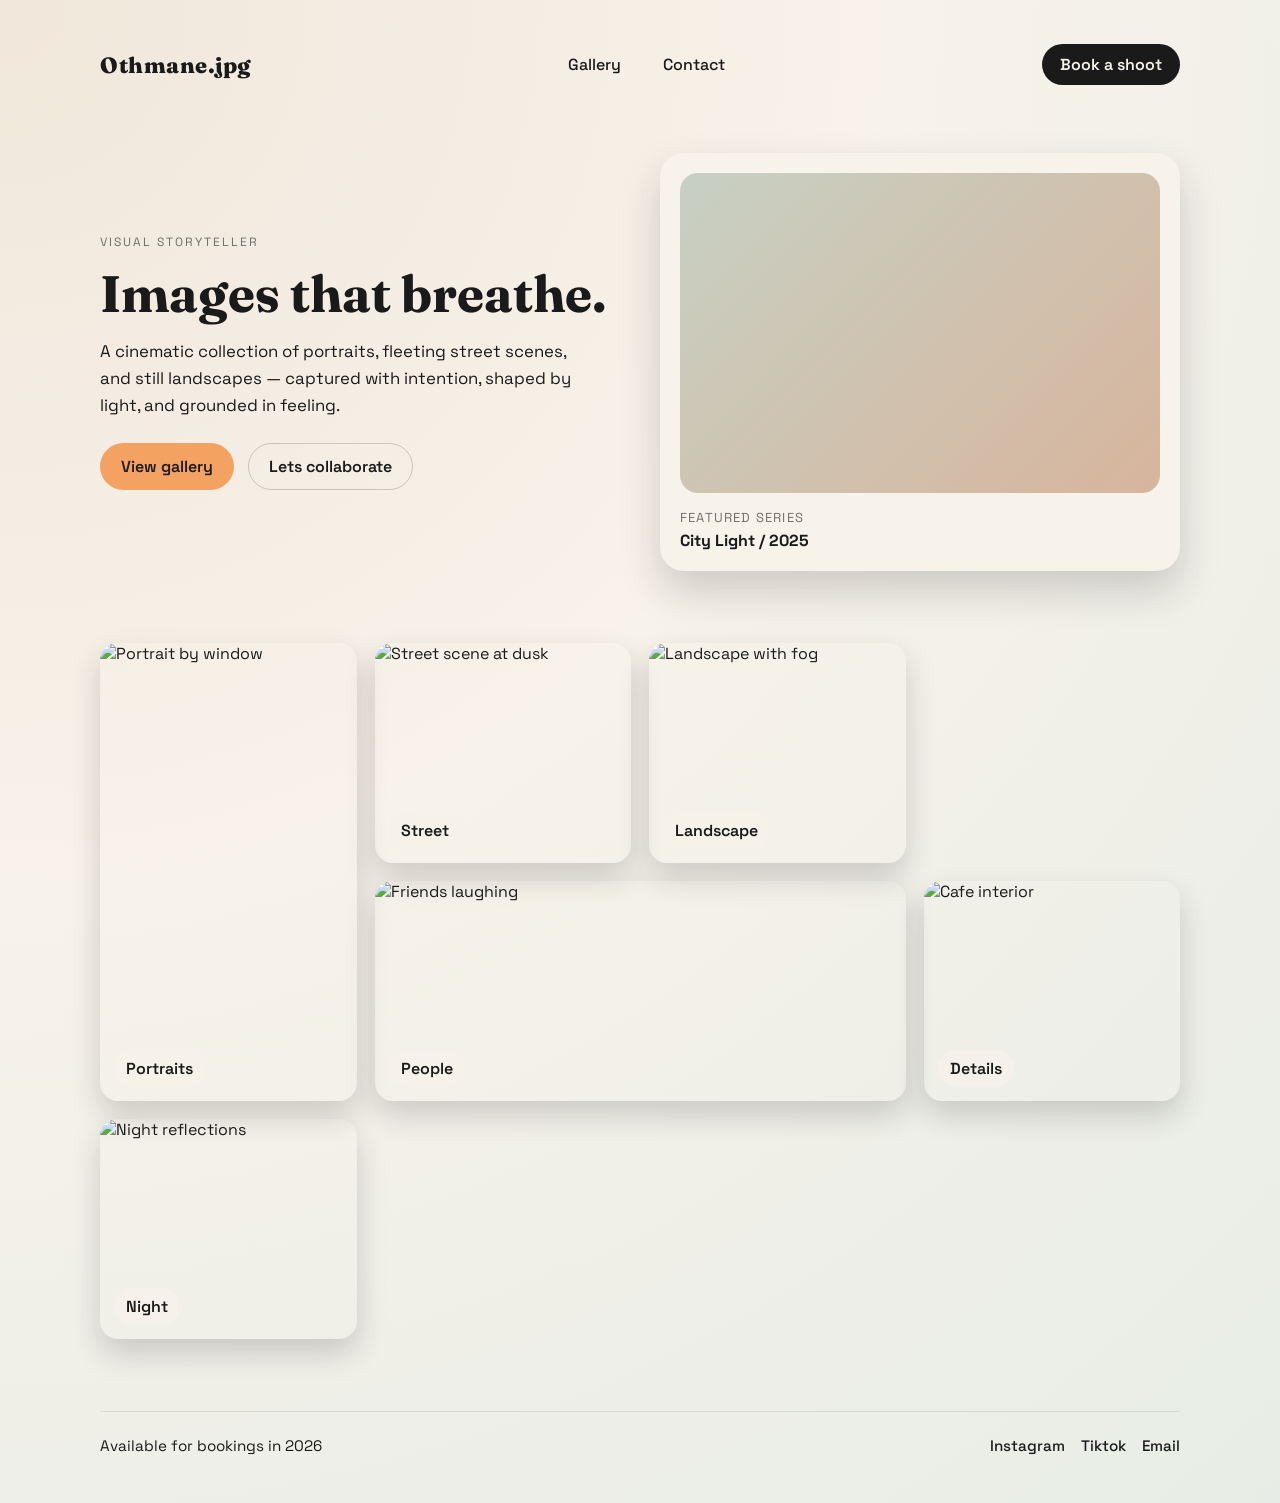
==== index.html @ f448dbc8 "Add initial HTML and CSS files for photo portfolio" ====
<!DOCTYPE html>
<html lang="en">
  <head>
    <meta charset="UTF-8" />
    <meta name="viewport" content="width=device-width, initial-scale=1.0" />
    <title>Othmane.jpg - Photo Portfolio</title>
    <link rel="preconnect" href="https://fonts.googleapis.com" />
    <link rel="preconnect" href="https://fonts.gstatic.com" crossorigin />
    <link
      href="https://fonts.googleapis.com/css2?family=Fraunces:opsz,wght@9..144,600;9..144,800&family=Space+Grotesk:wght@400;500;600&display=swap"
      rel="stylesheet"
    />
    <link rel="stylesheet" href="styles.css" />
  </head>
  <body>
    <div class="page">
      <header class="site-header">
        <a class="logo" href="#top">Othmane.jpg</a>
        <nav class="nav">
          <a href="#gallery">Gallery</a>
          <a href="#contact">Contact</a>
        </nav>
        <a class="cta" href="#contact">Book a shoot</a>
      </header>

      <main id="top">
        <section class="hero">
          <div class="hero-text">
            <p class="eyebrow">Visual storyteller</p>
            <h1>Images that breathe.</h1>
            <p class="lede">
             A cinematic collection of portraits, fleeting street scenes, and still landscapes — captured with intention, shaped by light, and grounded in feeling.
            </p>
            <div class="hero-actions">
              <a class="primary" href="#gallery">View gallery</a>
              <a class="secondary" href="#contact">Lets collaborate</a>
            </div>
          </div>
          <div class="hero-card">
            <div class="hero-photo" aria-hidden="true"></div>
            <div class="hero-caption">
              <span>Featured series</span>
              <strong>City Light / 2025</strong>
            </div>
          </div>
        </section>

        <section id="gallery" class="gallery">
      
          <div class="grid">
            <figure class="tile tall">
              <img src="images/photo-01.jpg" alt="Portrait by window" />
              <figcaption>Portraits</figcaption>
            </figure>
            <figure class="tile">
              <img src="images/photo-02.jpg" alt="Street scene at dusk" />
              <figcaption>Street</figcaption>
            </figure>
            <figure class="tile">
              <img src="images/photo-03.jpg" alt="Landscape with fog" />
              <figcaption>Landscape</figcaption>
            </figure>
            <figure class="tile wide">
              <img src="images/photo-04.jpg" alt="Friends laughing" />
              <figcaption>People</figcaption>
            </figure>
            <figure class="tile">
              <img src="images/photo-05.jpg" alt="Cafe interior" />
              <figcaption>Details</figcaption>
            </figure>
            <figure class="tile">
              <img src="images/photo-06.jpg" alt="Night reflections" />
              <figcaption>Night</figcaption>
            </figure>
          </div>
        </section>
      </main>

      <footer class="site-footer">
        <span>Available for bookings in 2026</span>
        <div class="footer-links">
          <a href="https://www.instagram.com/othmane_.jpg/" target="_blank" rel="noreferrer">Instagram</a>
          <a href="https://www.tiktok.com/@othmane_.jpg" target="_blank" rel="noreferrer">Tiktok</a>
          <a href="mailto:othmanejpg@gmail.com">Email</a>
        </div>
      </footer>
    </div>
  </body>
</html>
---- styles.css ----
:root {
  --ink: #1a1a1a;
  --cream: #f7f2ea;
  --sage: #c7d0c3;
  --sunset: #f4a261;
  --clay: #d7b59d;
  --shadow: rgba(26, 26, 26, 0.18);
}

* {
  box-sizing: border-box;
  margin: 0;
  padding: 0;
}

body {
  font-family: "Space Grotesk", sans-serif;
  color: var(--ink);
  background: radial-gradient(circle at top left, #f1e7db 0%, #f7f2ea 45%, #e7ede6 100%);
  min-height: 100vh;
}

.page {
  max-width: 1120px;
  margin: 0 auto;
  padding: clamp(24px, 4vw, 32px) clamp(16px, 4vw, 20px) 48px;
}

a {
  color: inherit;
  text-decoration: none;
}

img {
  display: block;
  width: 100%;
  height: 100%;
  object-fit: cover;
}

.site-header {
  display: grid;
  grid-template-columns: auto 1fr auto;
  align-items: center;
  gap: 24px;
  padding: 12px 0 28px;
}

.logo {
  font-family: "Fraunces", serif;
  font-size: 22px;
  font-weight: 800;
  letter-spacing: 0.5px;
}

.nav {
  display: flex;
  gap: 18px;
  justify-content: center;
  font-weight: 500;
}

.nav a {
  padding: 8px 12px;
  border-radius: 999px;
  transition: background 0.2s ease;
}

.nav a:hover {
  background: rgba(26, 26, 26, 0.08);
}

.cta {
  padding: 10px 18px;
  border-radius: 999px;
  background: var(--ink);
  color: var(--cream);
  font-weight: 600;
}

.hero {
  display: grid;
  grid-template-columns: repeat(auto-fit, minmax(280px, 1fr));
  gap: 40px;
  align-items: center;
  padding: 40px 0 72px;
}

.eyebrow {
  text-transform: uppercase;
  letter-spacing: 2px;
  font-size: 12px;
  margin-bottom: 16px;
  color: rgba(26, 26, 26, 0.6);
}

.hero h1 {
  font-family: "Fraunces", serif;
  font-size: clamp(2.4rem, 4vw, 3.6rem);
  line-height: 1.1;
  margin-bottom: 16px;
}

.lede {
  font-size: 1.05rem;
  line-height: 1.6;
  margin-bottom: 24px;
  max-width: 480px;
}

.hero-actions {
  display: flex;
  flex-wrap: wrap;
  gap: 14px;
}

.primary,
.secondary {
  padding: 12px 20px;
  border-radius: 999px;
  font-weight: 600;
  border: 1px solid transparent;
}

.primary {
  background: var(--sunset);
  color: #1b1b1b;
}

.secondary {
  border-color: rgba(26, 26, 26, 0.2);
}

.hero-card {
  background: var(--cream);
  border-radius: 24px;
  padding: 20px;
  box-shadow: 0 20px 40px var(--shadow);
  display: grid;
  gap: 16px;
}

.hero-photo {
  border-radius: 18px;
  background: linear-gradient(135deg, #c7d0c3, #d7b59d);
  height: 320px;
}

.hero-caption {
  display: flex;
  flex-direction: column;
  gap: 4px;
}

.hero-caption span {
  font-size: 13px;
  text-transform: uppercase;
  letter-spacing: 1.2px;
  color: rgba(26, 26, 26, 0.6);
}

.section-title {
  display: flex;
  justify-content: space-between;
  align-items: flex-end;
  gap: 20px;
  margin-bottom: 24px;
}

.section-title h2 {
  font-family: "Fraunces", serif;
  font-size: 2rem;
}

.gallery .grid {
  display: grid;
  grid-template-columns: repeat(auto-fit, minmax(220px, 1fr));
  gap: 18px;
}

.gallery {
  padding-bottom: 72px;
}

.tile {
  position: relative;
  border-radius: 18px;
  overflow: hidden;
  min-height: 220px;
  box-shadow: 0 14px 30px var(--shadow);
}

.tile figcaption {
  position: absolute;
  left: 14px;
  bottom: 14px;
  padding: 8px 12px;
  border-radius: 999px;
  background: rgba(247, 242, 234, 0.9);
  font-weight: 600;
}

.tile.tall {
  grid-row: span 2;
}

.tile.wide {
  grid-column: span 2;
}

.about {
  display: grid;
  grid-template-columns: repeat(auto-fit, minmax(240px, 1fr));
  gap: 32px;
  align-items: center;
  padding: 72px 0;
}

.about h2 {
  font-family: "Fraunces", serif;
  font-size: 2rem;
  margin-bottom: 16px;
}

.about p {
  line-height: 1.7;
  margin-bottom: 12px;
}

.stats {
  display: grid;
  grid-template-columns: repeat(3, minmax(0, 1fr));
  gap: 16px;
  background: var(--cream);
  padding: 24px;
  border-radius: 20px;
  box-shadow: 0 18px 36px var(--shadow);
}

.stats strong {
  font-size: 1.6rem;
  font-family: "Fraunces", serif;
}

.stats span {
  display: block;
  margin-top: 6px;
  color: rgba(26, 26, 26, 0.6);
}

.contact {
  display: grid;
  grid-template-columns: repeat(auto-fit, minmax(240px, 1fr));
  gap: 24px;
  padding: 56px 0 72px;
  align-items: center;
}

.contact h2 {
  font-family: "Fraunces", serif;
  font-size: 2rem;
  margin-bottom: 12px;
}

.contact-form {
  display: grid;
  gap: 14px;
}

.contact-form input,
.contact-form textarea {
  width: 100%;
  padding: 12px 14px;
  border-radius: 12px;
  border: 1px solid rgba(26, 26, 26, 0.2);
  background: rgba(247, 242, 234, 0.9);
  font-family: inherit;
}

.contact-form button {
  padding: 12px 16px;
  border: none;
  border-radius: 12px;
  background: var(--ink);
  color: var(--cream);
  font-weight: 600;
  cursor: pointer;
}

.site-footer {
  display: flex;
  justify-content: space-between;
  align-items: center;
  border-top: 1px solid rgba(26, 26, 26, 0.1);
  padding-top: 24px;
  font-size: 0.95rem;
}

.footer-links {
  display: flex;
  gap: 16px;
  font-weight: 500;
}

@media (max-width: 760px) {
  .site-header {
    grid-template-columns: 1fr;
    justify-items: start;
  }

  .nav {
    justify-content: flex-start;
    flex-wrap: wrap;
  }

  .cta {
    justify-self: start;
  }

  .section-title {
    flex-direction: column;
    align-items: flex-start;
  }

  .tile.wide {
    grid-column: span 1;
  }

  .stats {
    grid-template-columns: 1fr;
  }

  .site-footer {
    flex-direction: column;
    gap: 12px;
    align-items: flex-start;
  }
}

@media (max-width: 520px) {
  .hero {
    padding: 28px 0 56px;
  }

  .hero-card {
    padding: 16px;
  }

  .hero-photo {
    height: 220px;
  }

  .hero-actions a {
    flex: 1 1 100%;
    text-align: center;
  }

  .section-title h2,
  .about h2,
  .contact h2 {
    font-size: 1.6rem;
  }

  .gallery .grid {
    grid-template-columns: 1fr;
  }

  .tile.tall,
  .tile.wide {
    grid-column: auto;
    grid-row: auto;
  }
}
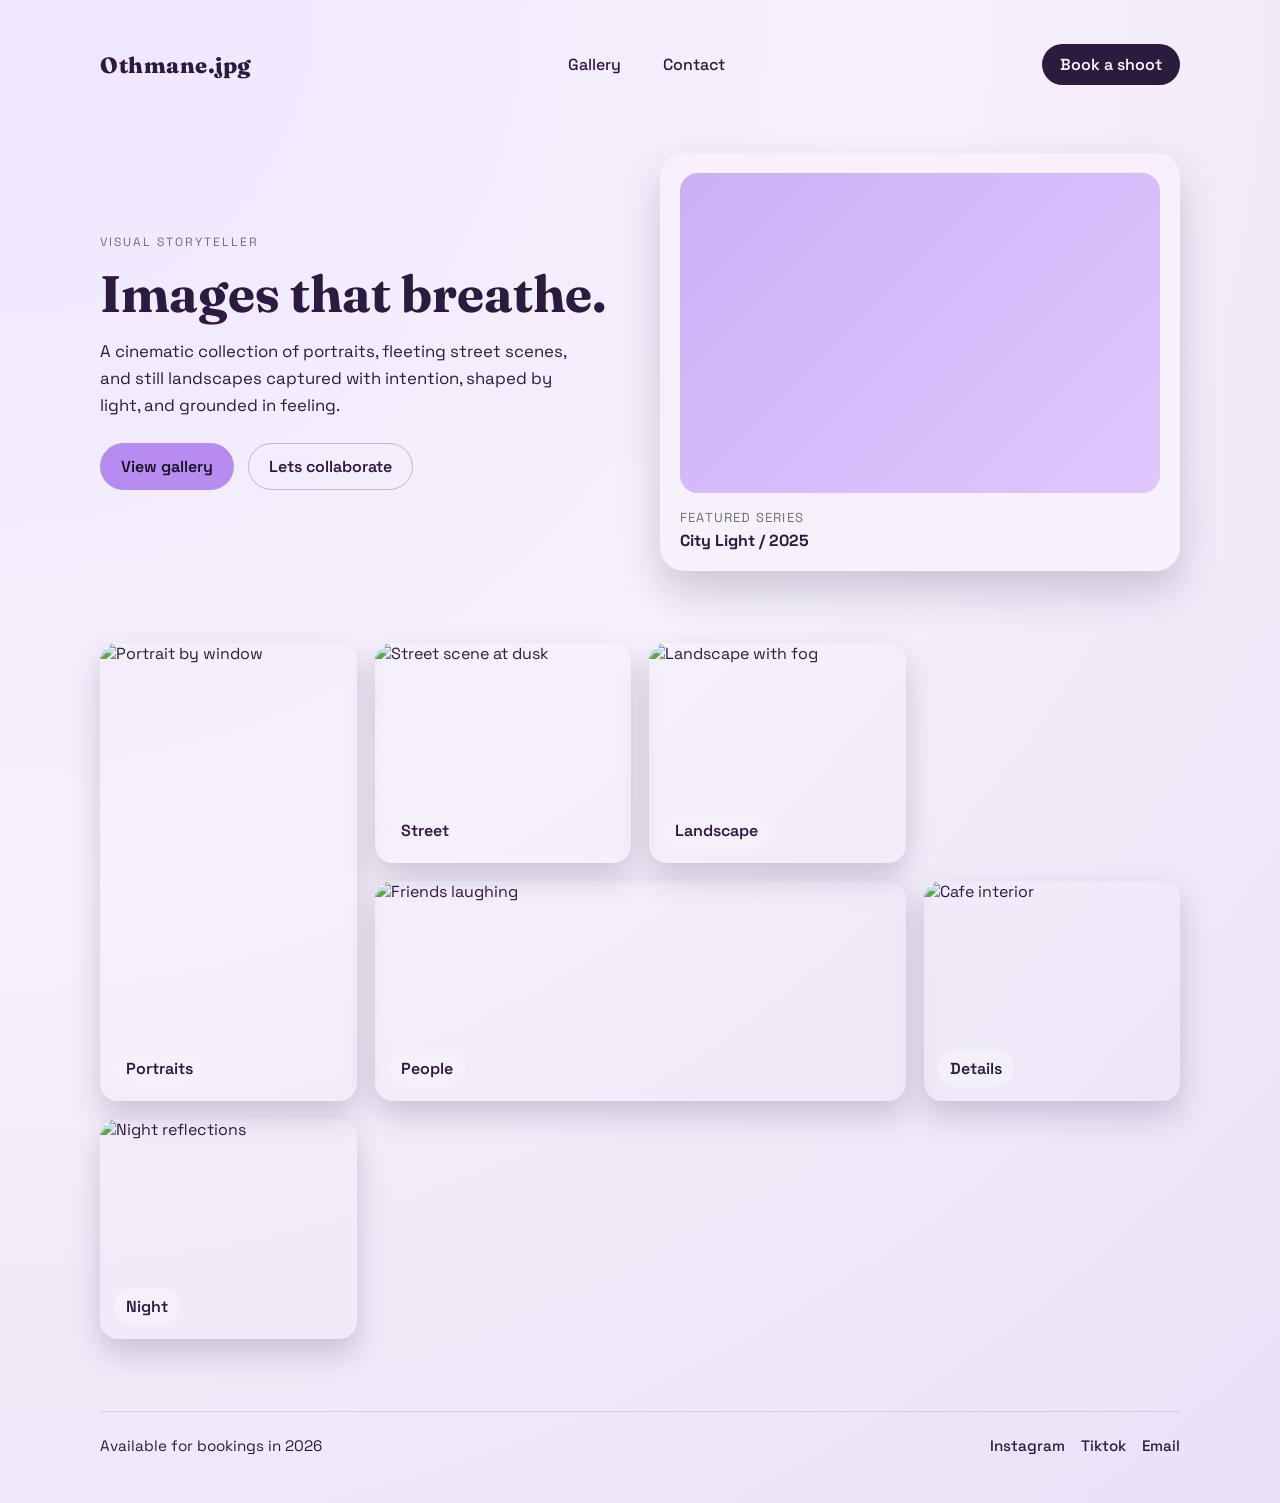
==== commit 7bf104aa: "Change colors to purple" ====
--- a/index.html
+++ b/index.html
@@ -29,7 +29,7 @@
             <p class="eyebrow">Visual storyteller</p>
             <h1>Images that breathe.</h1>
             <p class="lede">
-             A cinematic collection of portraits, fleeting street scenes, and still landscapes — captured with intention, shaped by light, and grounded in feeling.
+             A cinematic collection of portraits, fleeting street scenes, and still landscapes captured with intention, shaped by light, and grounded in feeling.
             </p>
             <div class="hero-actions">
               <a class="primary" href="#gallery">View gallery</a>
--- a/styles.css
+++ b/styles.css
@@ -1,10 +1,10 @@
 :root {
-  --ink: #1a1a1a;
-  --cream: #f7f2ea;
-  --sage: #c7d0c3;
-  --sunset: #f4a261;
-  --clay: #d7b59d;
-  --shadow: rgba(26, 26, 26, 0.18);
+  --ink: #2b1b3f;
+  --cream: #f6f1fb;
+  --sage: #d9c7f0;
+  --sunset: #b68cf0;
+  --clay: #e0c7ff;
+  --shadow: rgba(46, 29, 77, 0.2);
 }
 
 * {
@@ -16,7 +16,7 @@
 body {
   font-family: "Space Grotesk", sans-serif;
   color: var(--ink);
-  background: radial-gradient(circle at top left, #f1e7db 0%, #f7f2ea 45%, #e7ede6 100%);
+  background: radial-gradient(circle at top left, #efe6ff 0%, #f6f1fb 45%, #e9e1f6 100%);
   min-height: 100vh;
 }
 
@@ -67,7 +67,7 @@
 }
 
 .nav a:hover {
-  background: rgba(26, 26, 26, 0.08);
+  background: rgba(43, 27, 63, 0.08);
 }
 
 .cta {
@@ -124,11 +124,11 @@
 
 .primary {
   background: var(--sunset);
-  color: #1b1b1b;
+  color: #1b1324;
 }
 
 .secondary {
-  border-color: rgba(26, 26, 26, 0.2);
+  border-color: rgba(43, 27, 63, 0.25);
 }
 
 .hero-card {
@@ -142,7 +142,7 @@
 
 .hero-photo {
   border-radius: 18px;
-  background: linear-gradient(135deg, #c7d0c3, #d7b59d);
+  background: linear-gradient(135deg, #cbb0f5, #e0c7ff);
   height: 320px;
 }
 
@@ -196,7 +196,7 @@
   bottom: 14px;
   padding: 8px 12px;
   border-radius: 999px;
-  background: rgba(247, 242, 234, 0.9);
+  background: rgba(246, 241, 251, 0.9);
   font-weight: 600;
 }
 
@@ -272,8 +272,8 @@
   width: 100%;
   padding: 12px 14px;
   border-radius: 12px;
-  border: 1px solid rgba(26, 26, 26, 0.2);
-  background: rgba(247, 242, 234, 0.9);
+  border: 1px solid rgba(43, 27, 63, 0.2);
+  background: rgba(246, 241, 251, 0.9);
   font-family: inherit;
 }
 
@@ -291,7 +291,7 @@
   display: flex;
   justify-content: space-between;
   align-items: center;
-  border-top: 1px solid rgba(26, 26, 26, 0.1);
+  border-top: 1px solid rgba(43, 27, 63, 0.12);
   padding-top: 24px;
   font-size: 0.95rem;
 }
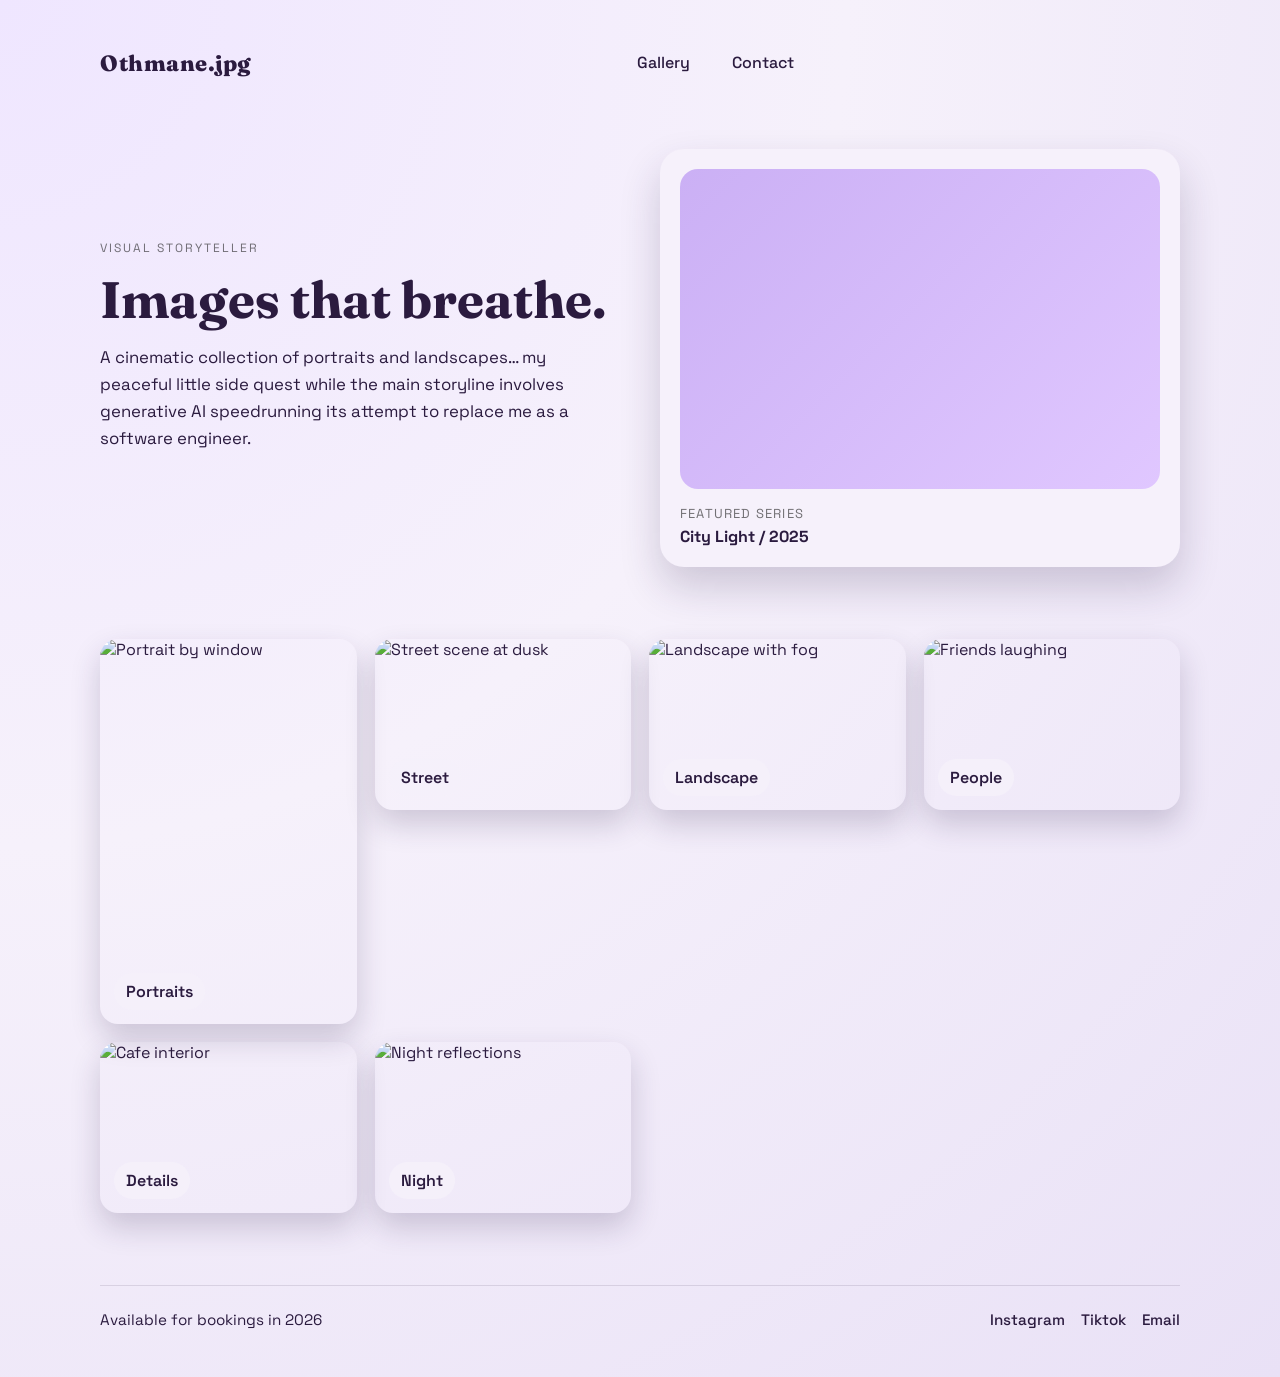
==== commit 9faf6947: "Add new HTML pages for gallery sections and update styles" ====
--- a/index.html
+++ b/index.html
@@ -20,7 +20,7 @@
           <a href="#gallery">Gallery</a>
           <a href="#contact">Contact</a>
         </nav>
-        <a class="cta" href="#contact">Book a shoot</a>
+        <!-- <a class="cta" href="#contact">Book a shoot</a> -->
       </header>
 
       <main id="top">
@@ -29,12 +29,10 @@
             <p class="eyebrow">Visual storyteller</p>
             <h1>Images that breathe.</h1>
             <p class="lede">
-             A cinematic collection of portraits, fleeting street scenes, and still landscapes captured with intention, shaped by light, and grounded in feeling.
+             A cinematic collection of portraits and landscapes…
+my peaceful little side quest while the main storyline involves generative AI speedrunning its attempt to replace me as a software engineer.
             </p>
-            <div class="hero-actions">
-              <a class="primary" href="#gallery">View gallery</a>
-              <a class="secondary" href="#contact">Lets collaborate</a>
-            </div>
+          
           </div>
           <div class="hero-card">
             <div class="hero-photo" aria-hidden="true"></div>
@@ -49,34 +47,46 @@
       
           <div class="grid">
             <figure class="tile tall">
-              <img src="images/photo-01.jpg" alt="Portrait by window" />
+              <a class="tile-link" href="portraits.html" aria-label="Open the portraits gallery">
+                <img src="images/photo-01.jpg" alt="Portrait by window" />
+              </a>
               <figcaption>Portraits</figcaption>
             </figure>
             <figure class="tile">
-              <img src="images/photo-02.jpg" alt="Street scene at dusk" />
+              <a class="tile-link" href="street.html" aria-label="Open the street gallery">
+                <img src="images/photo-02.jpg" alt="Street scene at dusk" />
+              </a>
               <figcaption>Street</figcaption>
             </figure>
             <figure class="tile">
-              <img src="images/photo-03.jpg" alt="Landscape with fog" />
+              <a class="tile-link" href="landscape.html" aria-label="Open the landscape gallery">
+                <img src="images/photo-03.jpg" alt="Landscape with fog" />
+              </a>
               <figcaption>Landscape</figcaption>
             </figure>
             <figure class="tile wide">
-              <img src="images/photo-04.jpg" alt="Friends laughing" />
+              <a class="tile-link" href="people.html" aria-label="Open the people gallery">
+                <img src="images/photo-04.jpg" alt="Friends laughing" />
+              </a>
               <figcaption>People</figcaption>
             </figure>
             <figure class="tile">
-              <img src="images/photo-05.jpg" alt="Cafe interior" />
+              <a class="tile-link" href="details.html" aria-label="Open the details gallery">
+                <img src="images/photo-05.jpg" alt="Cafe interior" />
+              </a>
               <figcaption>Details</figcaption>
             </figure>
             <figure class="tile">
-              <img src="images/photo-06.jpg" alt="Night reflections" />
+              <a class="tile-link" href="night.html" aria-label="Open the night gallery">
+                <img src="images/photo-06.jpg" alt="Night reflections" />
+              </a>
               <figcaption>Night</figcaption>
             </figure>
           </div>
         </section>
       </main>
 
-      <footer class="site-footer">
+      <footer id="contact" class="site-footer">
         <span>Available for bookings in 2026</span>
         <div class="footer-links">
           <a href="https://www.instagram.com/othmane_.jpg/" target="_blank" rel="noreferrer">Instagram</a>
--- a/styles.css
+++ b/styles.css
@@ -73,7 +73,7 @@
 .cta {
   padding: 10px 18px;
   border-radius: 999px;
-  background: var(--ink);
+  background: #000000;
   color: var(--cream);
   font-weight: 600;
 }
@@ -123,12 +123,14 @@
 }
 
 .primary {
-  background: var(--sunset);
-  color: #1b1324;
+  background: #000000;
+  color: #f6f1fb;
 }
 
 .secondary {
-  border-color: rgba(43, 27, 63, 0.25);
+  background: #000000;
+  color: #f6f1fb;
+  border-color: #000000;
 }
 
 .hero-card {
@@ -186,8 +188,13 @@
   position: relative;
   border-radius: 18px;
   overflow: hidden;
-  min-height: 220px;
+  aspect-ratio: 3 / 2;
   box-shadow: 0 14px 30px var(--shadow);
+}
+
+.tile-link {
+  display: block;
+  height: 100%;
 }
 
 .tile figcaption {
@@ -201,11 +208,11 @@
 }
 
 .tile.tall {
-  grid-row: span 2;
+  aspect-ratio: 2 / 3;
 }
 
 .tile.wide {
-  grid-column: span 2;
+  aspect-ratio: 3 / 2;
 }
 
 .about {
@@ -281,7 +288,7 @@
   padding: 12px 16px;
   border: none;
   border-radius: 12px;
-  background: var(--ink);
+  background: #000000;
   color: var(--cream);
   font-weight: 600;
   cursor: pointer;
@@ -323,7 +330,7 @@
   }
 
   .tile.wide {
-    grid-column: span 1;
+    aspect-ratio: 3 / 2;
   }
 
   .stats {
@@ -367,7 +374,6 @@
 
   .tile.tall,
   .tile.wide {
-    grid-column: auto;
-    grid-row: auto;
-  }
-}
+    aspect-ratio: 3 / 2;
+  }
+}
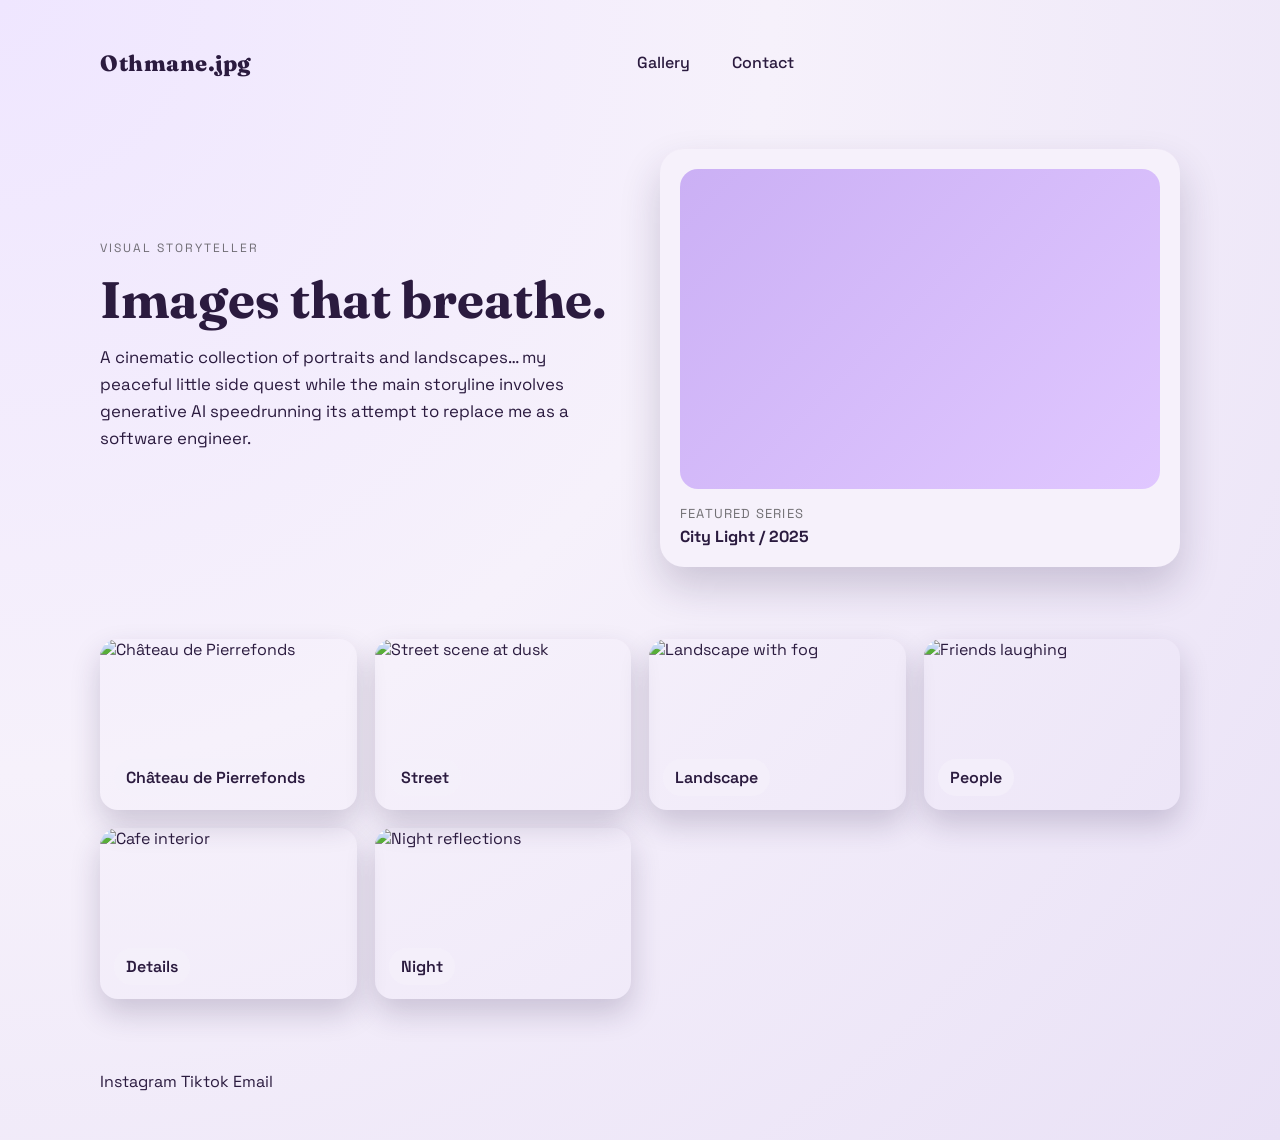
==== commit a8401dfe: "First page" ====
--- a/index.html
+++ b/index.html
@@ -47,10 +47,10 @@
       
           <div class="grid">
             <figure class="tile tall">
-              <a class="tile-link" href="portraits.html" aria-label="Open the portraits gallery">
-                <img src="images/photo-01.jpg" alt="Portrait by window" />
+              <a class="tile-link" href="page-1.html" aria-label="Open the château gallery">
+                <img src="images/common/img1.jpg" alt="Château de Pierrefonds" />
               </a>
-              <figcaption>Portraits</figcaption>
+              <figcaption>Château de Pierrefonds </figcaption>
             </figure>
             <figure class="tile">
               <a class="tile-link" href="street.html" aria-label="Open the street gallery">
@@ -87,7 +87,6 @@
       </main>
 
       <footer id="contact" class="site-footer">
-        <span>Available for bookings in 2026</span>
         <div class="footer-links">
           <a href="https://www.instagram.com/othmane_.jpg/" target="_blank" rel="noreferrer">Instagram</a>
           <a href="https://www.tiktok.com/@othmane_.jpg" target="_blank" rel="noreferrer">Tiktok</a>
@@ -96,4 +95,5 @@
       </footer>
     </div>
   </body>
+  <script src="orientation.js"></script>
 </html>
--- a/styles.css
+++ b/styles.css
@@ -203,7 +203,7 @@
   bottom: 14px;
   padding: 8px 12px;
   border-radius: 999px;
-  background: rgba(246, 241, 251, 0.9);
+  background: rgba(246, 241, 251, 0.7);
   font-weight: 600;
 }
 
@@ -212,8 +212,45 @@
 }
 
 .tile.wide {
-  aspect-ratio: 3 / 2;
-}
+
+  .tile img {
+    transition: transform 600ms cubic-bezier(.2,.9,.2,1);
+    will-change: transform;
+  }
+
+  /* Hover animations for tiles */
+  .tile {
+    transition: transform 260ms cubic-bezier(.2,.9,.2,1), box-shadow 260ms ease;
+    transform-origin: center;
+    will-change: transform;
+  }
+
+  .tile:hover {
+    transform: translateY(-8px) scale(1.02);
+    box-shadow: 0 28px 60px var(--shadow);
+  }
+
+  .tile:hover img {
+    transform: scale(1.04) translateY(-4px);
+  }
+
+  .tile figcaption {
+    transition: transform 260ms ease, opacity 200ms ease;
+    transform: translateY(8px);
+    opacity: 0;
+  }
+
+  .tile:hover figcaption {
+    transform: translateY(0);
+    opacity: 1;
+  }
+
+  @media (hover: none) {
+    .tile:hover { transform: none; box-shadow: 0 14px 30px var(--shadow); }
+    .tile img { transform: none; }
+    .tile figcaption { transform: none; opacity: 1; }
+  }
+
 
 .about {
   display: grid;
@@ -377,3 +414,4 @@
     aspect-ratio: 3 / 2;
   }
 }
+}
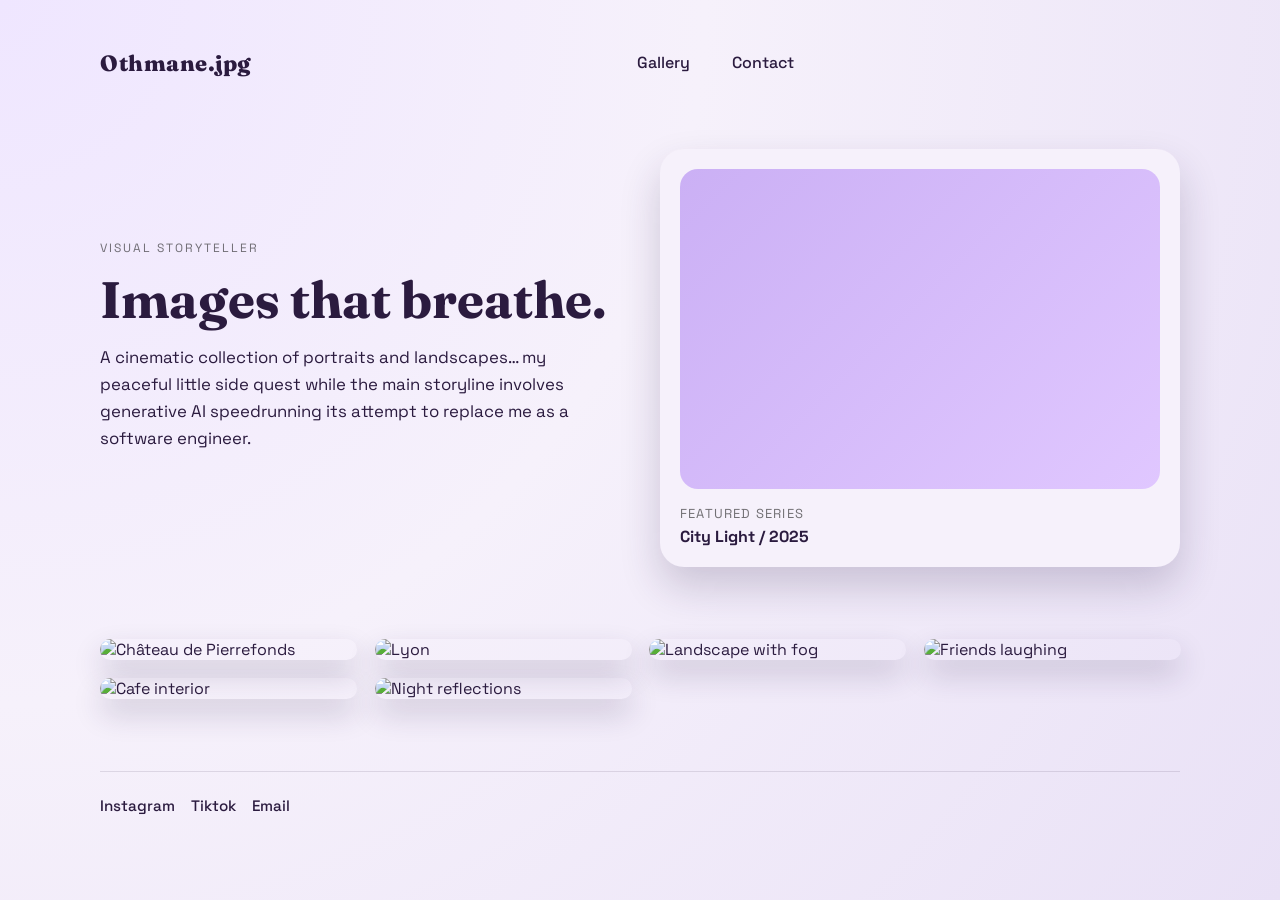
==== commit e8cad83d: "Page 2 lyon" ====
--- a/index.html
+++ b/index.html
@@ -53,31 +53,31 @@
               <figcaption>Château de Pierrefonds </figcaption>
             </figure>
             <figure class="tile">
-              <a class="tile-link" href="street.html" aria-label="Open the street gallery">
-                <img src="images/photo-02.jpg" alt="Street scene at dusk" />
+              <a class="tile-link" href="page-2.html" aria-label="Open the Lyon gallery">
+                <img src="images/common/img2.jpg" alt="Lyon" />
               </a>
-              <figcaption>Street</figcaption>
+              <figcaption>Lyon</figcaption>
             </figure>
             <figure class="tile">
-              <a class="tile-link" href="landscape.html" aria-label="Open the landscape gallery">
+              <a class="tile-link" href="page-3.html" aria-label="Open the landscape gallery">
                 <img src="images/photo-03.jpg" alt="Landscape with fog" />
               </a>
               <figcaption>Landscape</figcaption>
             </figure>
             <figure class="tile wide">
-              <a class="tile-link" href="people.html" aria-label="Open the people gallery">
+              <a class="tile-link" href="page-4.html" aria-label="Open the people gallery">
                 <img src="images/photo-04.jpg" alt="Friends laughing" />
               </a>
               <figcaption>People</figcaption>
             </figure>
             <figure class="tile">
-              <a class="tile-link" href="details.html" aria-label="Open the details gallery">
+              <a class="tile-link" href="page-5.html" aria-label="Open the details gallery">
                 <img src="images/photo-05.jpg" alt="Cafe interior" />
               </a>
               <figcaption>Details</figcaption>
             </figure>
             <figure class="tile">
-              <a class="tile-link" href="night.html" aria-label="Open the night gallery">
+              <a class="tile-link" href="page-6.html" aria-label="Open the night gallery">
                 <img src="images/photo-06.jpg" alt="Night reflections" />
               </a>
               <figcaption>Night</figcaption>
--- a/styles.css
+++ b/styles.css
@@ -177,6 +177,7 @@
 .gallery .grid {
   display: grid;
   grid-template-columns: repeat(auto-fit, minmax(220px, 1fr));
+  align-items: start;
   gap: 18px;
 }
 
@@ -188,13 +189,16 @@
   position: relative;
   border-radius: 18px;
   overflow: hidden;
-  aspect-ratio: 3 / 2;
+  height: auto;
   box-shadow: 0 14px 30px var(--shadow);
+  transition: transform 260ms cubic-bezier(0.2, 0.9, 0.2, 1), box-shadow 260ms ease;
+  transform-origin: center;
+  will-change: transform;
 }
 
 .tile-link {
   display: block;
-  height: 100%;
+  height: auto;
 }
 
 .tile figcaption {
@@ -207,49 +211,57 @@
   font-weight: 600;
 }
 
+.tile img {
+  height: auto;
+  object-fit: unset;
+  background: transparent;
+  transition: transform 600ms cubic-bezier(0.2, 0.9, 0.2, 1);
+  will-change: transform;
+}
+
+.tile:hover {
+  transform: translateY(-8px) scale(1.02);
+  box-shadow: 0 28px 60px var(--shadow);
+}
+
+.tile:hover img {
+  transform: none;
+}
+
+.tile figcaption {
+  transition: transform 260ms ease, opacity 200ms ease;
+  transform: translateY(8px);
+  opacity: 0;
+}
+
+.tile:hover figcaption {
+  transform: translateY(0);
+  opacity: 1;
+}
+
+@media (hover: none) {
+  .tile:hover {
+    transform: none;
+    box-shadow: 0 14px 30px var(--shadow);
+  }
+
+  .tile img {
+    transform: none;
+  }
+
+  .tile figcaption {
+    transform: none;
+    opacity: 1;
+  }
+}
+
 .tile.tall {
-  aspect-ratio: 2 / 3;
+  grid-row: span 1;
 }
 
 .tile.wide {
-
-  .tile img {
-    transition: transform 600ms cubic-bezier(.2,.9,.2,1);
-    will-change: transform;
-  }
-
-  /* Hover animations for tiles */
-  .tile {
-    transition: transform 260ms cubic-bezier(.2,.9,.2,1), box-shadow 260ms ease;
-    transform-origin: center;
-    will-change: transform;
-  }
-
-  .tile:hover {
-    transform: translateY(-8px) scale(1.02);
-    box-shadow: 0 28px 60px var(--shadow);
-  }
-
-  .tile:hover img {
-    transform: scale(1.04) translateY(-4px);
-  }
-
-  .tile figcaption {
-    transition: transform 260ms ease, opacity 200ms ease;
-    transform: translateY(8px);
-    opacity: 0;
-  }
-
-  .tile:hover figcaption {
-    transform: translateY(0);
-    opacity: 1;
-  }
-
-  @media (hover: none) {
-    .tile:hover { transform: none; box-shadow: 0 14px 30px var(--shadow); }
-    .tile img { transform: none; }
-    .tile figcaption { transform: none; opacity: 1; }
-  }
+  grid-column: span 1;
+}
 
 
 .about {
@@ -366,8 +378,14 @@
     align-items: flex-start;
   }
 
+  .gallery .grid {
+    align-items: start;
+  }
+
+  .tile.tall,
   .tile.wide {
-    aspect-ratio: 3 / 2;
+    grid-column: span 1;
+    grid-row: span 1;
   }
 
   .stats {
@@ -407,11 +425,12 @@
 
   .gallery .grid {
     grid-template-columns: 1fr;
+    align-items: start;
   }
 
   .tile.tall,
   .tile.wide {
-    aspect-ratio: 3 / 2;
-  }
-}
+    grid-column: span 1;
+    grid-row: span 1;
+  }
 }
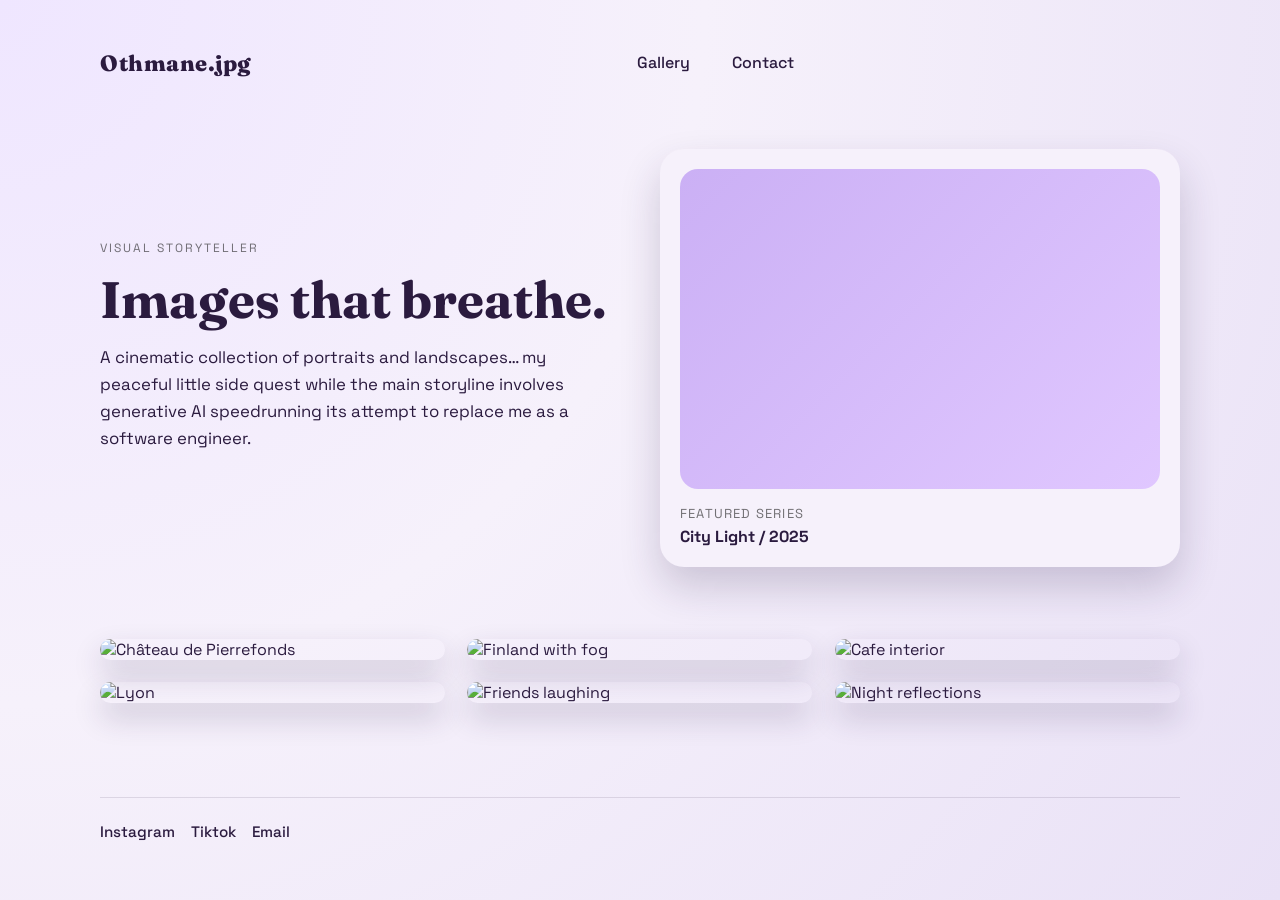
==== commit afcc7097: "Page 3" ====
--- a/index.html
+++ b/index.html
@@ -59,10 +59,10 @@
               <figcaption>Lyon</figcaption>
             </figure>
             <figure class="tile">
-              <a class="tile-link" href="page-3.html" aria-label="Open the landscape gallery">
-                <img src="images/photo-03.jpg" alt="Landscape with fog" />
+              <a class="tile-link" href="page-3.html" aria-label="Open the Finland gallery">
+                <img src="images/common/img3.jpg" alt="Finland with fog" />
               </a>
-              <figcaption>Landscape</figcaption>
+              <figcaption>Finland</figcaption>
             </figure>
             <figure class="tile wide">
               <a class="tile-link" href="page-4.html" aria-label="Open the people gallery">
--- a/styles.css
+++ b/styles.css
@@ -34,8 +34,8 @@
 img {
   display: block;
   width: 100%;
-  height: 100%;
-  object-fit: cover;
+  height: auto;
+  object-fit: contain;
 }
 
 .site-header {
@@ -175,14 +175,20 @@
 }
 
 .gallery .grid {
-  display: grid;
-  grid-template-columns: repeat(auto-fit, minmax(220px, 1fr));
-  align-items: start;
-  gap: 18px;
+  display: block;
+  columns: 3;
+  column-gap: 22px;
 }
 
 .gallery {
   padding-bottom: 72px;
+}
+
+@media (max-width: 1100px) {
+  .gallery .grid {
+    columns: 2;
+    column-gap: 20px;
+  }
 }
 
 .tile {
@@ -194,6 +200,8 @@
   transition: transform 260ms cubic-bezier(0.2, 0.9, 0.2, 1), box-shadow 260ms ease;
   transform-origin: center;
   will-change: transform;
+  break-inside: avoid;
+  margin-bottom: 22px;
 }
 
 .tile-link {
@@ -213,7 +221,7 @@
 
 .tile img {
   height: auto;
-  object-fit: unset;
+  object-fit: contain;
   background: transparent;
   transition: transform 600ms cubic-bezier(0.2, 0.9, 0.2, 1);
   will-change: transform;
@@ -379,7 +387,8 @@
   }
 
   .gallery .grid {
-    align-items: start;
+    columns: 2;
+    column-gap: 18px;
   }
 
   .tile.tall,
@@ -424,8 +433,8 @@
   }
 
   .gallery .grid {
-    grid-template-columns: 1fr;
-    align-items: start;
+    columns: 1;
+    column-gap: 16px;
   }
 
   .tile.tall,
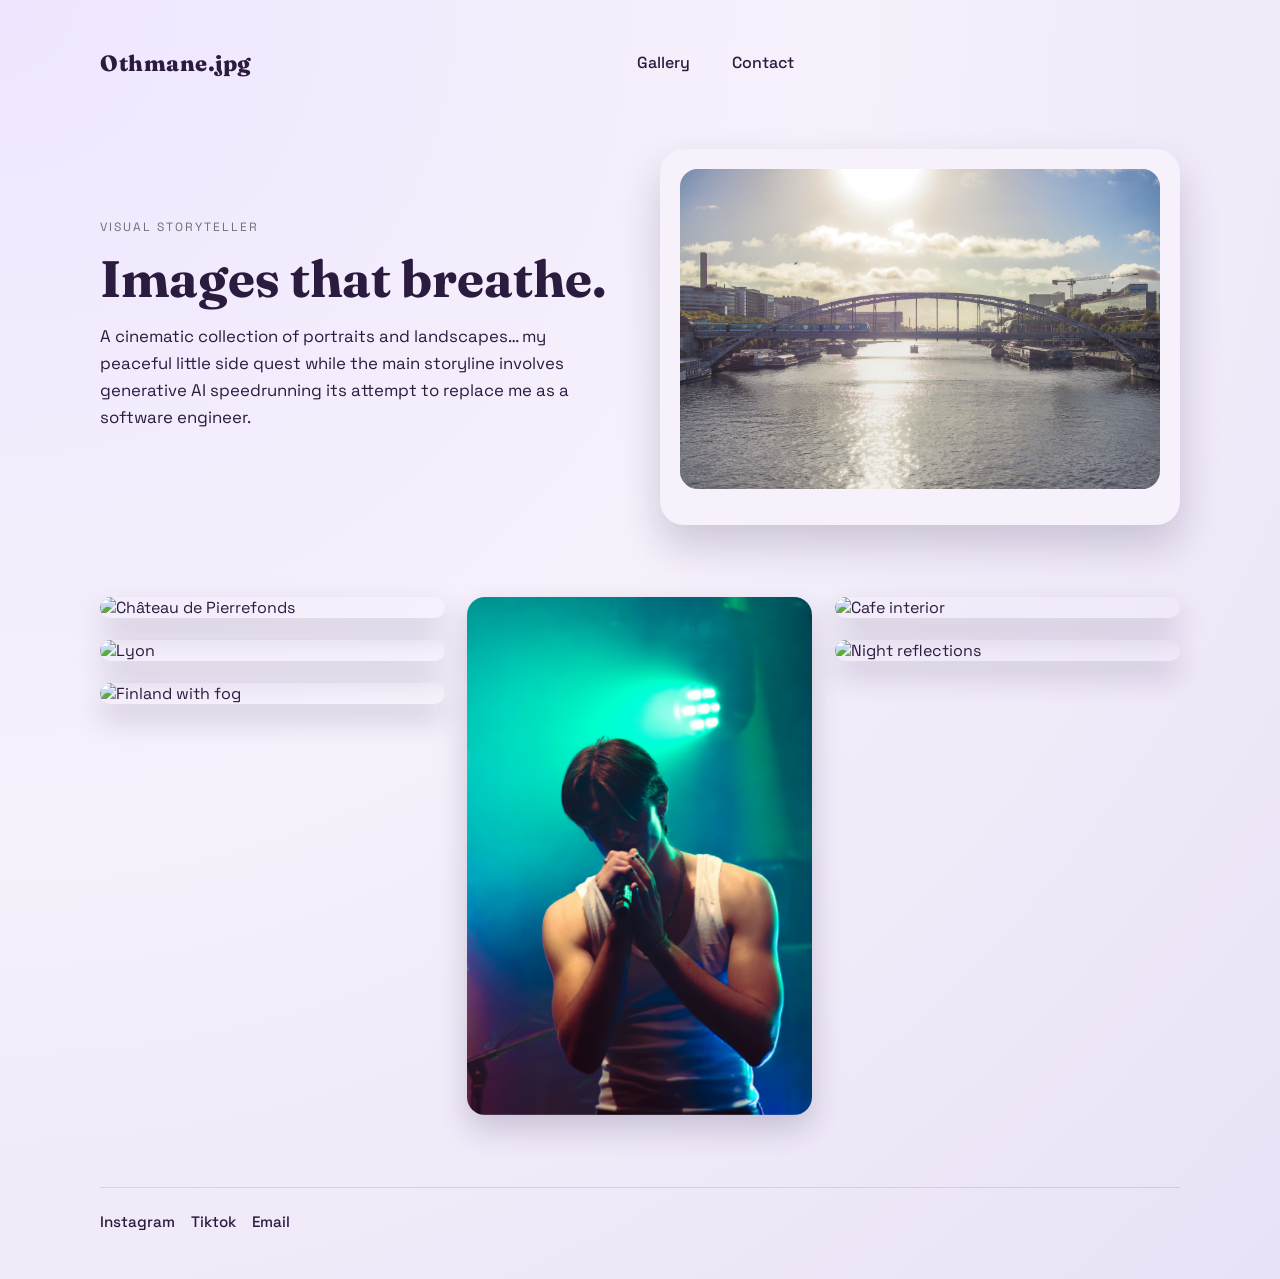
==== commit 4809910e: "Page4 + Icon HTML" ====
--- a/index.html
+++ b/index.html
@@ -10,6 +10,7 @@
       href="https://fonts.googleapis.com/css2?family=Fraunces:opsz,wght@9..144,600;9..144,800&family=Space+Grotesk:wght@400;500;600&display=swap"
       rel="stylesheet"
     />
+    <link rel="icon" href="images/photo-camera-svgrepo-com.svg" type="image/svg+xml" />
     <link rel="stylesheet" href="styles.css" />
   </head>
   <body>
@@ -35,10 +36,8 @@
           
           </div>
           <div class="hero-card">
-            <div class="hero-photo" aria-hidden="true"></div>
+            <img class="hero-photo" src="images/common/img0.jpg" alt="City Light featured series" />
             <div class="hero-caption">
-              <span>Featured series</span>
-              <strong>City Light / 2025</strong>
             </div>
           </div>
         </section>
@@ -65,10 +64,10 @@
               <figcaption>Finland</figcaption>
             </figure>
             <figure class="tile wide">
-              <a class="tile-link" href="page-4.html" aria-label="Open the people gallery">
-                <img src="images/photo-04.jpg" alt="Friends laughing" />
+              <a class="tile-link" href="page-4.html" aria-label="Open the WEI_A25_UTC gallery">
+                <img src="images/common/img4.jpg" alt="WEI_A25_UTC" />
               </a>
-              <figcaption>People</figcaption>
+              <figcaption>Wei A25 UTC</figcaption>
             </figure>
             <figure class="tile">
               <a class="tile-link" href="page-5.html" aria-label="Open the details gallery">
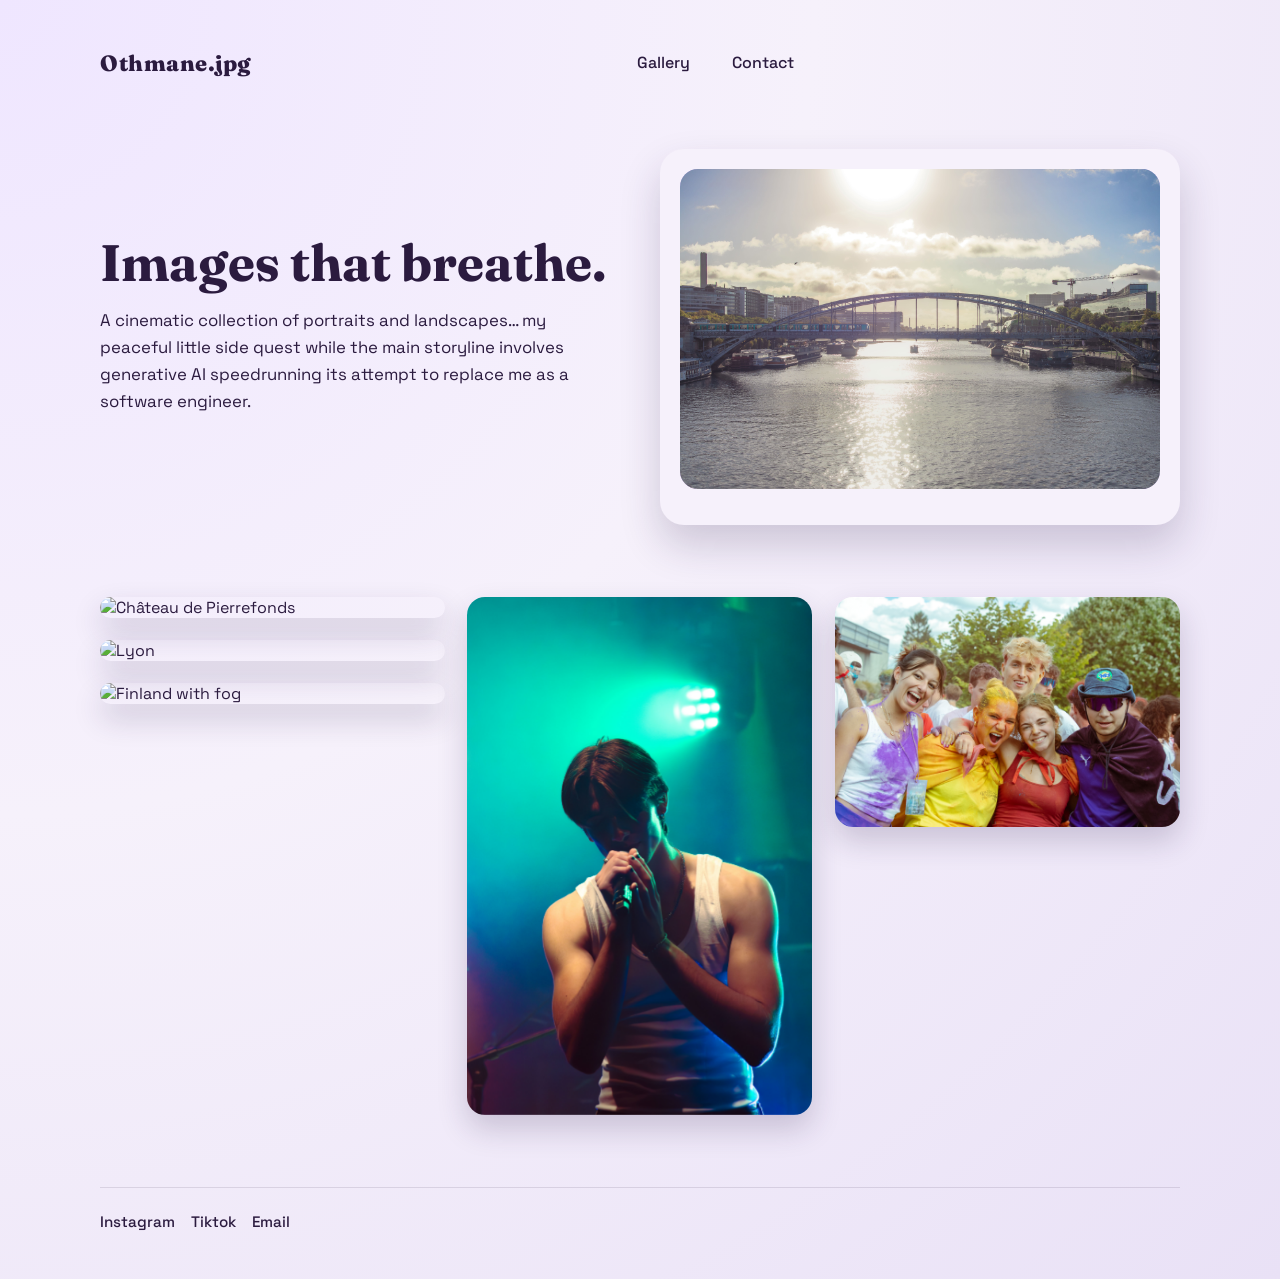
==== commit 95e22a65: "Add images for Integ A25 UTC gallery and update related HTML content" ====
--- a/index.html
+++ b/index.html
@@ -27,7 +27,6 @@
       <main id="top">
         <section class="hero">
           <div class="hero-text">
-            <p class="eyebrow">Visual storyteller</p>
             <h1>Images that breathe.</h1>
             <p class="lede">
              A cinematic collection of portraits and landscapes…
@@ -70,17 +69,17 @@
               <figcaption>Wei A25 UTC</figcaption>
             </figure>
             <figure class="tile">
-              <a class="tile-link" href="page-5.html" aria-label="Open the details gallery">
-                <img src="images/photo-05.jpg" alt="Cafe interior" />
+              <a class="tile-link" href="page-5.html" aria-label="Open the Integ A25 UTC gallery">
+                <img src="images/common/img5.jpg" alt="Integ A25 UTC" />
               </a>
-              <figcaption>Details</figcaption>
+              <figcaption>Integ A25 UTC</figcaption>
             </figure>
-            <figure class="tile">
+            <!-- <figure class="tile">
               <a class="tile-link" href="page-6.html" aria-label="Open the night gallery">
                 <img src="images/photo-06.jpg" alt="Night reflections" />
               </a>
               <figcaption>Night</figcaption>
-            </figure>
+            </figure> -->
           </div>
         </section>
       </main>
